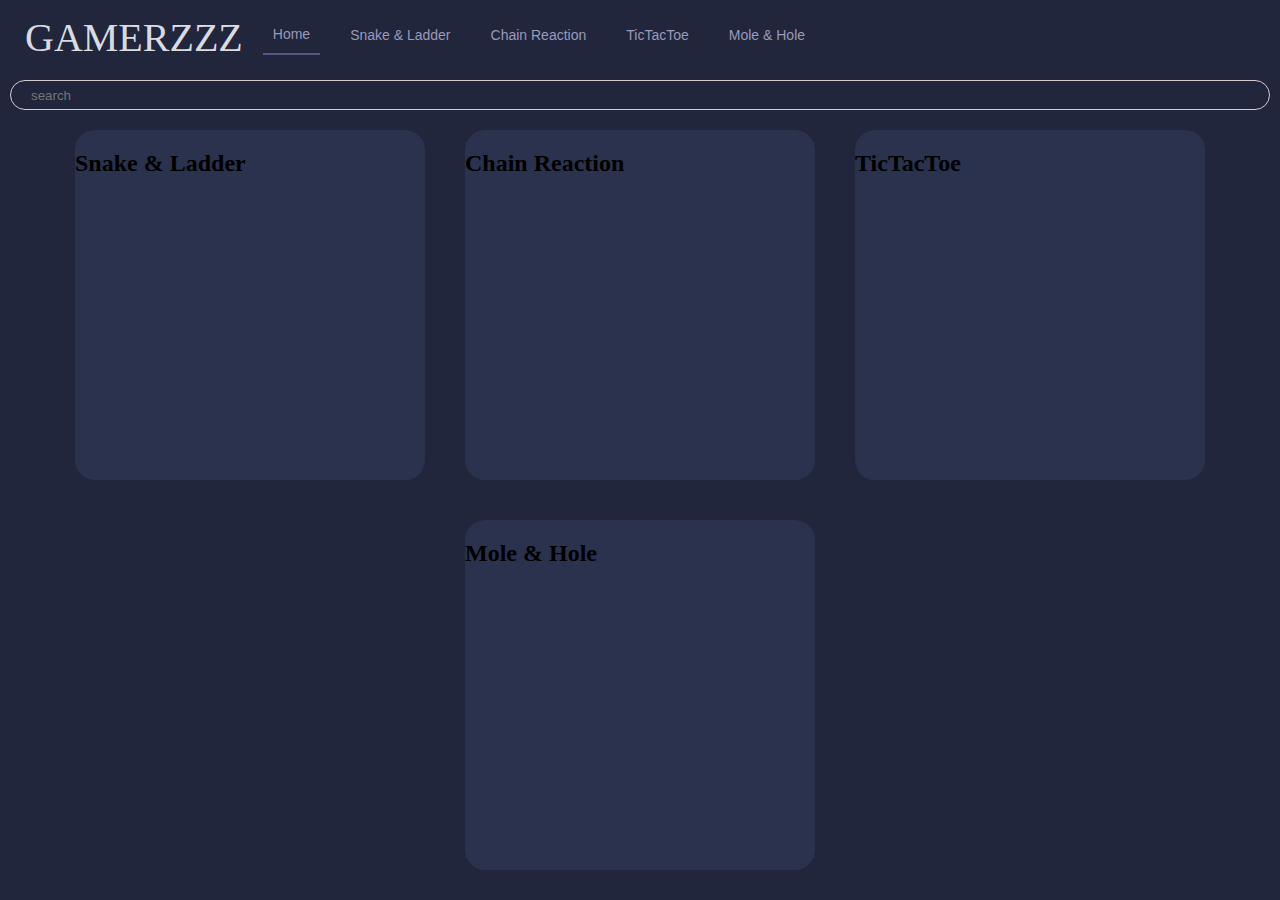
==== index.html @ fc33ef02 "css changes" ====
<html>
<head>
    <link href="./css/base/layout.css" rel="stylesheet">
    <link href="./css/base/base.css" rel="stylesheet">
    <script>


       let fileMap = {
                    snakeAndLadder         : { file : "./dice_game/snake_and_lader.html",     text : "Snake & Ladder",         description : "",      class : ""},
                    chainReaction          : { file : "./chain_reaction/chainReaction.html",                text : "Chain Reaction",      description : "",      class : ""},
                    ticTacToe              : { file : "./tic_tac_toe/TicTacToe.html",                    text : "TicTacToe",           description : "",      class : ""},
                    moleHole               : { file : "./mole_hole/mole_hole.html",                    text : "Mole & Hole",         description : "",      class : ""},
                }



        window.onload = function(){
            let pageHeading =  document.getElementById("pageHeading");
            let dashboardContainer =  document.getElementById("pageDashboard");
            let pages = Object.keys(fileMap);
           let button = document.createElement("button");
            button.setAttribute("class","topNavBtn");
            button.setAttribute("id","page_home");
            button.textContent = "Home";
            button.addEventListener("click",function(){
                loadContent()
            })
            pageHeading.appendChild(button)

           for(let page of pages){
            let pageDetail = fileMap[page];
            let button = document.createElement("button");
            button.setAttribute("class","topNavBtn");
            button.setAttribute("id","page_"+page);
            button.textContent = fileMap[page].text;
            button.addEventListener("click",function(){
                loadContent(page)
            })
            pageHeading.appendChild(button)


            let cardDiv = document.createElement("div");
            cardDiv.setAttribute("class","iframe-content flex-3")
            cardDiv.innerHTML = "<h2>"+pageDetail.text+"</h2>"
            cardDiv.addEventListener("click",function(){
                loadContent(page)
            })
            dashboardContainer.append(cardDiv)
            
           }

            if( window.location.hash){
                loadContent( window.location.hash.substring(1))
            }else{
                loadContent()
            }

        }
        let lastPage= null;
        function loadContent(pageName) {
            if(lastPage){
                let oldButton = document.getElementById(lastPage);
                oldButton.classList.remove("active");
            }
            if(!pageName){
                document.body.classList.remove("game-view")
                lastPage  = "page_home"
                let button = document.getElementById(lastPage);
                button.classList.add("active");
                window.location.hash='';
                return;
            }
            document.body.classList.add("game-view")

            let url = fileMap[pageName].file
            console.log(url)
            document.getElementById('content-frame').src = url;
            let button = document.getElementById("page_"+pageName);
            button.classList.add("active");
            window.location.hash=pageName;
            lastPage = "page_"+pageName;
            
        }
        </script>
        
        
 <style >
        
        #app{
            padding: 0 !important;
        }
        body,.page-container {
            height: 100vh;
            width: 100vw;
            background-color: #21263D;
            overflow: hidden;
            margin: none;
        }
        .page-header { 
            height: 70px;
            display: flex;
            left: 0;
            right: 0;
        }
        .brand {
            font-size: 40px;
            font-family: cursive;
            color: #dadae1;
            line-height: 0.9;
            margin: 20px 10px 5px 25px;
        }
        .topNavBtn {
            height: 40px;
            margin: 15px 10px 0px 10px;
            color: #d7d0f3af;
            padding: 10px;
            cursor: pointer;
            background-color : transparent;
            border: none;
            font-size: 14px;
            line-height: 8px;
            outline: none !important;
        
            width: max-content;
        }
        .topNavBtn.active{
            border-bottom : 2px solid #515a87
        }
        
        .page-area {
            display: flex;
            height: calc(100% - 70px);
            width: 100%;
            flex-grow: 10;
            padding : 10px;
        }
        
        .search-bar{
            height: 30px;
            border: 0.8px solid rgb(210, 204, 204);
            border-radius: 20px;
            background-color: transparent;
            width: 100%;
            color: #dadae1;
            padding-left: 20px ;
        }
        
        .divBorder{
            border: 0.8px solid #d7d0f3af;
            border-radius: 20px;
        }
        
        .iframe-content{
            margin: 20px;
            min-width: 350px;
            min-height: 300px;
            background-color: #2A324D;
            border-radius: 20px;
        }

        .game-holder{
            display: none;
        }

        body.game-view .game-holder{
            display: block;
        }

        body.game-view .dashboard-holder{
            display: none;
        }
        
        
   </style>
</head>
<body> 
    <div class="page-container">
        <div class="page-header layout-row">
           <div class="brand">GAMERZZZ</div>
           <div  id="pageHeading" class="layout-row"></div>
           <div class="flex-grow"></div>
       </div>  
       <div  class="page-area layout-column overflow-auto game-holder">
        <iframe id="content-frame" src="memory_card.html" frameborder="0" style="width: 100%; height: 100%;"></iframe>
       </div>
       <div class="page-area layout-column overflow-auto dashboard-holder" >

        <input type="text" placeholder="search" class="search-bar layout-row">
        <div class="flex-grow layout-wrap layout-row flex " style="padding:0px 20px 0px 20px;justify-content: center" id="pageDashboard">
           
            
        </div>
       </div>  
   </div>
</body>

</html>
---- css/base/layout.css ----
*, *::before, *::after {
	 box-sizing: border-box;
}
 .layout, .layout-column, .layout-row {
	 display: flex;
}
 .layout-column {
	 flex-direction: column;
}
 .layout-row {
	 flex-direction: row;
}
 .layout-wrap {
	 flex-wrap: wrap;
}
 .layout-nowrap {
	 flex-wrap: nowrap;
}
 .layout-fill {
	 margin: 0;
	 width: 100%;
	 min-height: 100%;
	 height: 100%;
}
 .flex-grow {
	 flex: 1 1 100%;
	 flex-grow: 10 !important;
}
 .flex-noshrink {
	 flex-shrink: 0 !important;
}
 .flex-nogrow {
	 flex-grow: 0 !important;
}
 .flex-shrink {
	 flex-shrink: 10 !important;
}
 .layout-row > .flex {
	 min-width: 0;
}
 .layout-column > .flex {
	 min-height: 0;
}
 .flex {
	 flex: 1;
	 box-sizing: border-box;
}
 .layout-row > .flex-0 {
	 flex: 1 1 100%;
	 max-width: 0%;
	 max-height: 100%;
	 min-width: 0;
}
 .layout-column > .flex-0 {
	 flex: 1 1 100%;
	 max-width: 100%;
	 max-height: 0%;
	 min-height: 0;
}
 .layout-row > .flex-1 {
	 flex: 1 1 100%;
	 max-width: 8.3333333333%;
	 max-height: 100%;
}
 .layout-column > .flex-1 {
	 flex: 1 1 100%;
	 max-width: 100%;
	 max-height: 8.3333333333%;
}
 .layout-row > .flex-2 {
	 flex: 1 1 100%;
	 max-width: 16.6666666667%;
	 max-height: 100%;
}
 .layout-column > .flex-2 {
	 flex: 1 1 100%;
	 max-width: 100%;
	 max-height: 16.6666666667%;
}
 .layout-row > .flex-3 {
	 flex: 1 1 100%;
	 max-width: 25%;
	 max-height: 100%;
}
 .layout-column > .flex-3 {
	 flex: 1 1 100%;
	 max-width: 100%;
	 max-height: 25%;
}
 .layout-row > .flex-4 {
	 flex: 1 1 100%;
	 max-width: 33.3333333333%;
	 max-height: 100%;
}
 .layout-column > .flex-4 {
	 flex: 1 1 100%;
	 max-width: 100%;
	 max-height: 33.3333333333%;
}
 .layout-row > .flex-5 {
	 flex: 1 1 100%;
	 max-width: 41.6666666667%;
	 max-height: 100%;
}
 .layout-column > .flex-5 {
	 flex: 1 1 100%;
	 max-width: 100%;
	 max-height: 41.6666666667%;
}
 .layout-row > .flex-6 {
	 flex: 1 1 100%;
	 max-width: 50%;
	 max-height: 100%;
}
 .layout-column > .flex-6 {
	 flex: 1 1 100%;
	 max-width: 100%;
	 max-height: 50%;
}
 .layout-row > .flex-7 {
	 flex: 1 1 100%;
	 max-width: 58.3333333333%;
	 max-height: 100%;
}
 .layout-column > .flex-7 {
	 flex: 1 1 100%;
	 max-width: 100%;
	 max-height: 58.3333333333%;
}
 .layout-row > .flex-8 {
	 flex: 1 1 100%;
	 max-width: 66.6666666667%;
	 max-height: 100%;
}
 .layout-column > .flex-8 {
	 flex: 1 1 100%;
	 max-width: 100%;
	 max-height: 66.6666666667%;
}
 .layout-row > .flex-9 {
	 flex: 1 1 100%;
	 max-width: 75%;
	 max-height: 100%;
}
 .layout-column > .flex-9 {
	 flex: 1 1 100%;
	 max-width: 100%;
	 max-height: 75%;
}
 .layout-row > .flex-10 {
	 flex: 1 1 100%;
	 max-width: 83.3333333333%;
	 max-height: 100%;
}
 .layout-column > .flex-10 {
	 flex: 1 1 100%;
	 max-width: 100%;
	 max-height: 83.3333333333%;
}
 .layout-row > .flex-11 {
	 flex: 1 1 100%;
	 max-width: 91.6666666667%;
	 max-height: 100%;
}
 .layout-column > .flex-11 {
	 flex: 1 1 100%;
	 max-width: 100%;
	 max-height: 91.6666666667%;
}
 .layout-row > .flex-12 {
	 flex: 1 1 100%;
	 max-width: 100%;
	 max-height: 100%;
}
 .layout-column > .flex-12 {
	 flex: 1 1 100%;
	 max-width: 100%;
	 max-height: 100%;
}

.overflow-auto {
    overflow-x: auto !important;
    overflow-y: auto !important;
  }
  .overflow-x-auto {
    overflow-x: auto !important;
  }
  .overflow-y-auto {
    overflow-y: auto !important;
  }
  
  .overflow-hidden {
    overflow-x: hidden !important;
    overflow-y: hidden !important;
  }

  .br-3{
	border-radius: 30px;
  }
  .br-2{
	border-radius: 20px;
  }

  .margin-1{
	margin: 5px;
  }

  .margin-2{
	margin: 10px;
  }
---- css/base/base.css ----
body{
    height: 100vh;
width: 100vw;
margin: 0px;
}
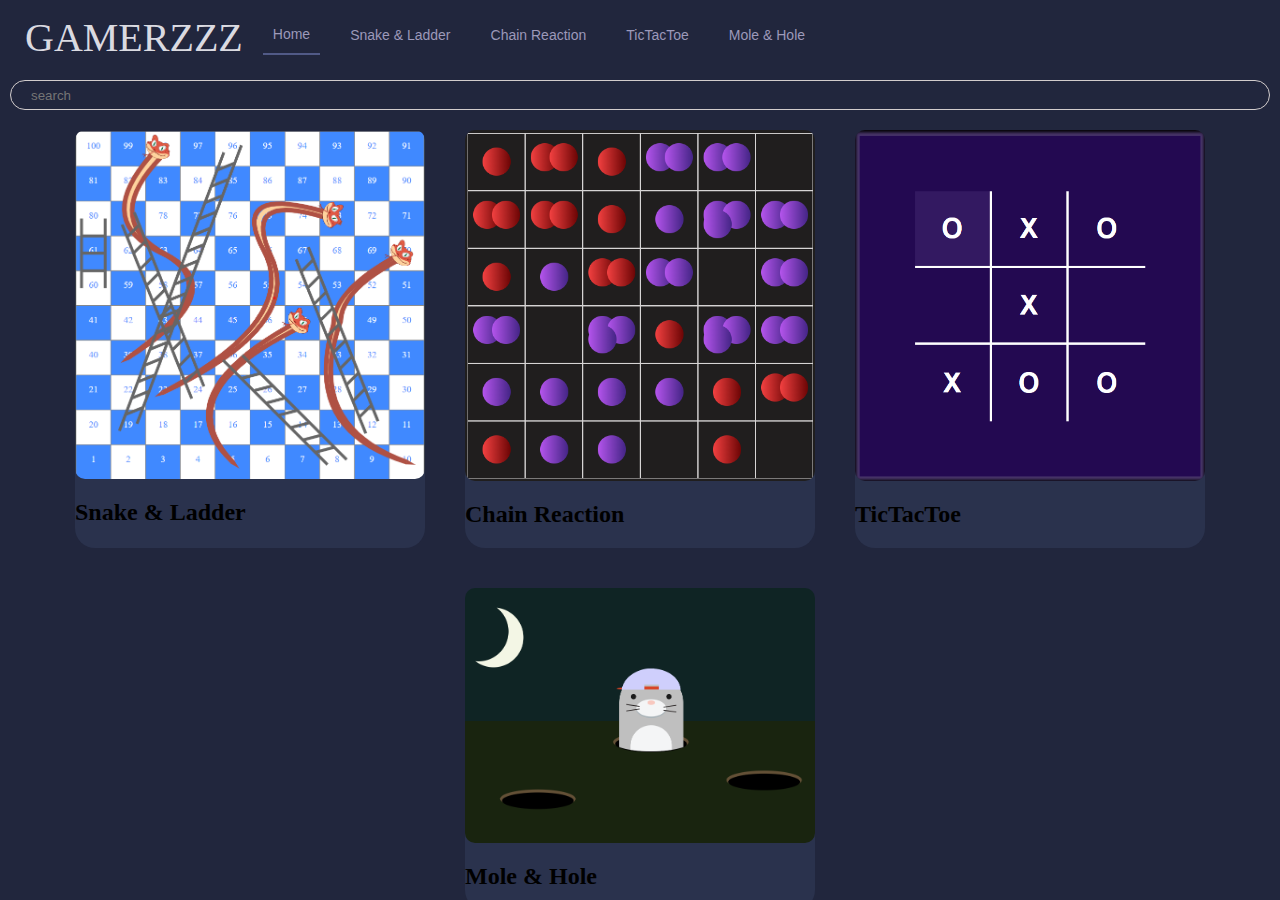
==== commit 3630be33: "index page enhanced" ====
--- a/index.html
+++ b/index.html
@@ -6,12 +6,11 @@
 
 
        let fileMap = {
-                    snakeAndLadder         : { file : "./dice_game/snake_and_lader.html",     text : "Snake & Ladder",         description : "",      class : ""},
-                    chainReaction          : { file : "./chain_reaction/chainReaction.html",                text : "Chain Reaction",      description : "",      class : ""},
-                    ticTacToe              : { file : "./tic_tac_toe/TicTacToe.html",                    text : "TicTacToe",           description : "",      class : ""},
-                    moleHole               : { file : "./mole_hole/mole_hole.html",                    text : "Mole & Hole",         description : "",      class : ""},
+                    snakeAndLadder         : { file : "./dice_game/snake_and_lader.html",    img:"./images/snakeAndLadder.png",     text : "Snake & Ladder",      description : "",      class : ""},
+                    chainReaction          : { file : "./chain_reaction/chainReaction.html", img:"./images/chain_reaction.png",     text : "Chain Reaction",      description : "",      class : ""},
+                    ticTacToe              : { file : "./tic_tac_toe/TicTacToe.html",        img:"./images/Tictactoe.png",          text : "TicTacToe",           description : "",      class : ""},
+                    moleHole               : { file : "./mole_hole/mole_hole.html",          img:"./images/whack_the_mole.png",     text : "Mole & Hole",         description : "",      class : ""},
                 }
-
 
 
         window.onload = function(){
@@ -24,7 +23,7 @@
             button.textContent = "Home";
             button.addEventListener("click",function(){
                 loadContent()
-            })
+            })  
             pageHeading.appendChild(button)
 
            for(let page of pages){
@@ -40,8 +39,24 @@
 
 
             let cardDiv = document.createElement("div");
-            cardDiv.setAttribute("class","iframe-content flex-3")
-            cardDiv.innerHTML = "<h2>"+pageDetail.text+"</h2>"
+            cardDiv.setAttribute("class","iframe-content flex-3");
+
+            let img = document.createElement("img");
+            img.src = pageDetail.img;
+            img.alt = pageDetail.text;
+            img.style.width = "100%"; 
+            img.style.borderRadius = "10px";
+            img.style.objectFit = "cover";
+            img.style.overflow = "hidden";
+            cardDiv.appendChild(img);
+
+            console.log('Image source:', img.src);
+
+            // cardDiv.innerHTML = "<h2>"+pageDetail.text+"</h2>"
+            let header = document.createElement("h2");
+            header.textContent = pageDetail.text;
+            cardDiv.appendChild(header);
+
             cardDiv.addEventListener("click",function(){
                 loadContent(page)
             })
